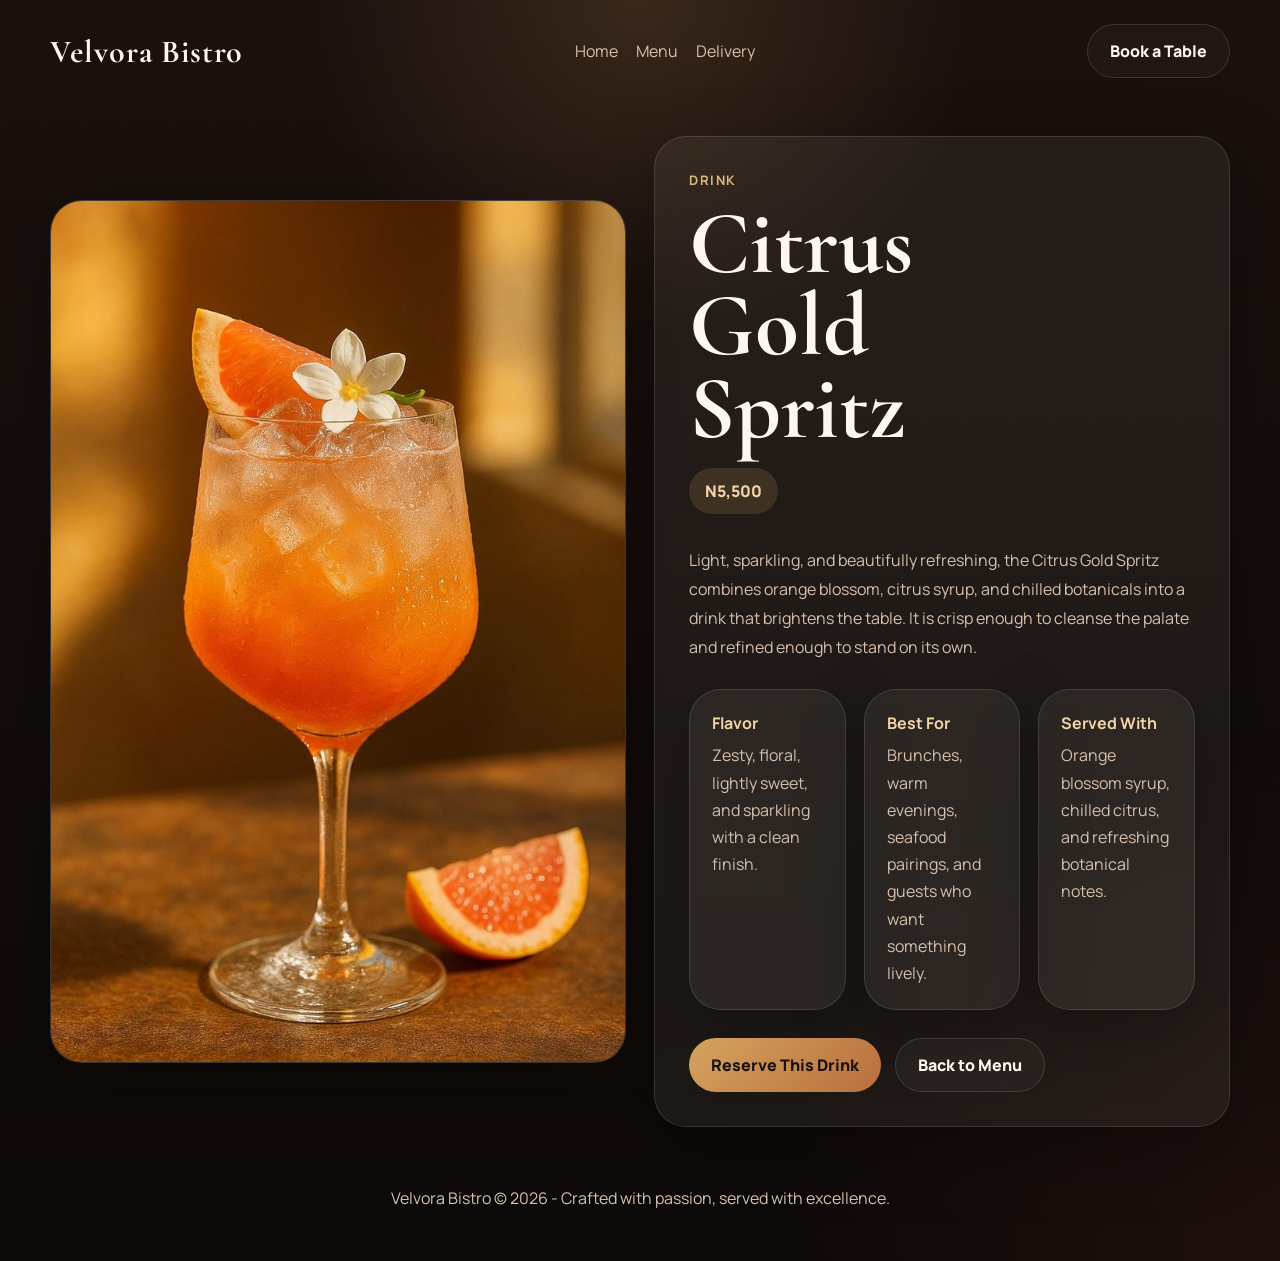
==== citrus-gold-spritz.html @ 8f6a9601 "Add files via upload" ====
<!DOCTYPE html>
<html lang="en">
<head>
  <meta charset="UTF-8">
  <meta name="viewport" content="width=device-width, initial-scale=1.0">
  <title>Velvora Bistro | Citrus Gold Spritz</title>
  <link rel="preconnect" href="https://fonts.googleapis.com">
  <link rel="preconnect" href="https://fonts.gstatic.com" crossorigin>
  <link href="https://fonts.googleapis.com/css2?family=Cormorant+Garamond:wght@500;600;700&family=Manrope:wght@400;500;600;700;800&display=swap" rel="stylesheet">
  <link rel="stylesheet" href="style.css">
</head>
<body>
  <div class="page-shell">
    <header class="site-header">
      <nav class="topbar">
        <a class="brand" href="index.html">Velvora Bistro</a>
        <div class="nav-links">
          <a href="index.html">Home</a>
          <a href="menu.html">Menu</a>
          <a href="delivery.html">Delivery</a>
        </div>
        <a class="nav-cta" href="index.html#contact">Book a Table</a>
      </nav>
    </header>

    <main>
      <section class="dish-hero">
        <div class="dish-image-card">
          <img src="images/citrus gold spritz.jpg" alt="Citrus Gold Spritz">
        </div>

        <div class="dish-copy-card">
          <p class="eyebrow">Drink</p>
          <h1>Citrus Gold Spritz</h1>
          <span class="dish-price">N5,500</span>
          <p class="dish-description">
            Light, sparkling, and beautifully refreshing, the Citrus Gold Spritz combines orange
            blossom, citrus syrup, and chilled botanicals into a drink that brightens the table.
            It is crisp enough to cleanse the palate and refined enough to stand on its own.
          </p>

          <div class="dish-meta">
            <article class="dish-info-card">
              <strong>Flavor</strong>
              <p>Zesty, floral, lightly sweet, and sparkling with a clean finish.</p>
            </article>
            <article class="dish-info-card">
              <strong>Best For</strong>
              <p>Brunches, warm evenings, seafood pairings, and guests who want something lively.</p>
            </article>
            <article class="dish-info-card">
              <strong>Served With</strong>
              <p>Orange blossom syrup, chilled citrus, and refreshing botanical notes.</p>
            </article>
          </div>

          <div class="dish-actions">
            <a class="button button-primary" href="index.html#contact">Reserve This Drink</a>
            <a class="button button-secondary" href="menu.html">Back to Menu</a>
          </div>
        </div>
      </section>
    </main>

    <footer class="site-footer">
      <p>Velvora Bistro &copy; 2026 - Crafted with passion, served with excellence.</p>
    </footer>
  </div>
</body>
</html>
---- style.css ----
:root {
  --bg: #120c0a;
  --bg-soft: #241614;
  --bg-card: rgba(255, 248, 239, 0.08);
  --surface: #f8efe3;
  --surface-muted: #e4d3bf;
  --text: #fff6ef;
  --text-dark: #241713;
  --muted: #d6c0ae;
  --line: rgba(255, 246, 239, 0.13);
  --accent: #d5a35f;
  --accent-strong: #b96f3d;
  --accent-deep: #6f2f21;
  --shadow: 0 24px 70px rgba(0, 0, 0, 0.28);
  --radius-xl: 32px;
  --radius-lg: 24px;
  --radius-md: 18px;
  --content-width: 1180px;
}

* {
  box-sizing: border-box;
}

html {
  scroll-behavior: smooth;
}

body {
  margin: 0;
  min-height: 100vh;
  font-family: "Manrope", sans-serif;
  color: var(--text);
  background:
    radial-gradient(circle at top, rgba(213, 163, 95, 0.16), transparent 24%),
    radial-gradient(circle at bottom right, rgba(111, 47, 33, 0.18), transparent 28%),
    linear-gradient(180deg, #1b100d 0%, #120c0a 55%, #0d0908 100%);
}

body::before {
  content: "";
  position: fixed;
  inset: 0;
  background:
    linear-gradient(rgba(255, 255, 255, 0.025) 1px, transparent 1px),
    linear-gradient(90deg, rgba(255, 255, 255, 0.025) 1px, transparent 1px);
  background-size: 42px 42px;
  opacity: 0.25;
  pointer-events: none;
}

a {
  color: inherit;
}

.page-shell {
  width: min(calc(100% - 32px), var(--content-width));
  margin: 0 auto;
  position: relative;
  z-index: 1;
}

.site-header,
.section,
.site-footer {
  animation: rise 0.8s ease both;
}

.topbar {
  display: flex;
  justify-content: space-between;
  align-items: center;
  gap: 18px;
  padding: 24px 0 18px;
}

.brand {
  text-decoration: none;
  font-family: "Cormorant Garamond", serif;
  font-size: 2rem;
  font-weight: 700;
  letter-spacing: 0.03em;
}

.nav-links {
  display: flex;
  gap: 18px;
  flex-wrap: wrap;
}

.nav-links a,
.nav-cta,
.button {
  text-decoration: none;
}

.nav-links a {
  color: var(--muted);
  transition: color 0.2s ease;
}

.nav-links a:hover {
  color: var(--text);
}

.nav-cta,
.button {
  display: inline-flex;
  align-items: center;
  justify-content: center;
  min-height: 54px;
  padding: 0 22px;
  border-radius: 999px;
  font-weight: 800;
  transition: transform 0.2s ease, background-color 0.2s ease, color 0.2s ease;
}

.nav-cta {
  border: 1px solid var(--line);
  background: rgba(255, 255, 255, 0.03);
}

.nav-cta:hover,
.button:hover,
.cta-form button:hover {
  transform: translateY(-2px);
}

.hero {
  display: grid;
  grid-template-columns: 1.05fr 0.95fr;
  gap: 40px;
  align-items: center;
  padding: 48px 0 56px;
}

.hero-restaurant {
  min-height: calc(100vh - 100px);
}

.eyebrow {
  margin: 0 0 14px;
  color: #e0ba7c;
  font-size: 0.82rem;
  font-weight: 700;
  letter-spacing: 0.12em;
  text-transform: uppercase;
}

h1,
h2,
h3 {
  margin: 0;
}

h1,
h2,
.brand {
  font-family: "Cormorant Garamond", serif;
}

h1 {
  font-size: clamp(3.2rem, 7vw, 6.4rem);
  line-height: 0.92;
  max-width: 8ch;
}

h2 {
  font-size: clamp(2.3rem, 4vw, 4rem);
  line-height: 0.98;
}

h3 {
  font-size: 1.2rem;
  line-height: 1.35;
}

.hero-text,
.section-heading p,
.story-copy p,
.benefit-card p,
.feature-card p,
.experience-panel p,
.cta-note,
.contact-list li,
.menu-card p,
.delivery-card p {
  color: var(--muted);
  font-size: 1rem;
  line-height: 1.75;
}

.hero-text {
  max-width: 58ch;
  margin: 18px 0 28px;
}

.hero-actions {
  display: flex;
  gap: 14px;
  flex-wrap: wrap;
}

.button-primary,
.cta-form button {
  background: linear-gradient(135deg, var(--accent), var(--accent-strong));
  color: #1a100d;
}

.button-secondary {
  background: rgba(255, 255, 255, 0.04);
  border: 1px solid var(--line);
  color: var(--text);
}

.hero-stats {
  list-style: none;
  display: flex;
  gap: 16px;
  flex-wrap: wrap;
  margin: 34px 0 0;
  padding: 0;
}

.hero-stats li,
.feature-card,
.gallery-card {
  border: 1px solid var(--line);
  background: rgba(255, 248, 239, 0.05);
  backdrop-filter: blur(14px);
}

.hero-stats li {
  min-width: 150px;
  padding: 16px 18px;
  border-radius: var(--radius-md);
}

.hero-stats strong {
  display: block;
  margin-bottom: 4px;
  color: var(--text);
}

.visual-card,
.benefit-card,
.testimonial-card,
.story-frame,
.experience-panel,
.cta-panel,
.contact-card,
.feature-card,
.gallery-card,
.menu-card,
.delivery-card {
  box-shadow: var(--shadow);
}

.visual-card {
  padding: 22px;
  border-radius: var(--radius-xl);
  background: linear-gradient(180deg, rgba(255, 248, 239, 0.12), rgba(255, 248, 239, 0.05));
  border: 1px solid var(--line);
}

.visual-window {
  display: flex;
  gap: 8px;
  margin-bottom: 22px;
}

.visual-dot {
  width: 11px;
  height: 11px;
  border-radius: 50%;
  background: rgba(255, 255, 255, 0.48);
}

.visual-body {
  position: relative;
  overflow: hidden;
  border-radius: 28px;
}

.restaurant-stage {
  min-height: 520px;
  padding: 30px;
  background:
    radial-gradient(circle at 50% 38%, rgba(255, 255, 255, 0.08), transparent 22%),
    linear-gradient(180deg, #49302a 0%, #241614 100%);
}

.plate-card {
  height: 100%;
  display: grid;
  place-items: center;
}

.plate-rim {
  width: min(360px, 100%);
  aspect-ratio: 1;
  display: grid;
  place-items: center;
  border-radius: 50%;
  background: radial-gradient(circle at 30% 30%, #fff9f1, #d6c4b1 70%, #baa089 100%);
  box-shadow: inset 0 -18px 40px rgba(0, 0, 0, 0.1);
}

.plate-core {
  width: 72%;
  height: 72%;
  border-radius: 50%;
  position: relative;
  background:
    radial-gradient(circle at 50% 50%, rgba(111, 47, 33, 0.18), transparent 58%),
    linear-gradient(180deg, #f4e6d6, #f7efe6);
}

.garnish {
  position: absolute;
  border-radius: 999px;
}

.garnish-one {
  width: 120px;
  height: 46px;
  top: 28%;
  left: 22%;
  background: linear-gradient(135deg, #b96f3d, #6f2f21);
  transform: rotate(-12deg);
}

.garnish-two {
  width: 88px;
  height: 88px;
  right: 20%;
  bottom: 22%;
  background: radial-gradient(circle, #d5a35f, #8e5030 72%);
}

.garnish-three {
  width: 72px;
  height: 24px;
  bottom: 26%;
  left: 24%;
  background: linear-gradient(90deg, #516b3a, #90a85b);
  transform: rotate(16deg);
}

.floating-note {
  position: absolute;
  right: 24px;
  bottom: 24px;
  width: min(270px, calc(100% - 48px));
  padding: 20px;
  border-radius: 20px;
  border: 1px solid rgba(255, 255, 255, 0.09);
  background: rgba(17, 10, 8, 0.86);
}

.floating-note p {
  margin: 0 0 8px;
  color: #e0ba7c;
  font-size: 0.82rem;
  font-weight: 700;
  letter-spacing: 0.08em;
  text-transform: uppercase;
}

.section {
  padding: 42px 0;
}

.section-heading {
  max-width: 740px;
  margin-bottom: 28px;
}

.section-heading.narrow {
  max-width: 620px;
}

.story,
.contact-layout {
  display: grid;
  grid-template-columns: 0.92fr 1.08fr;
  gap: 28px;
  align-items: center;
}

.story-frame {
  min-height: 420px;
  position: relative;
  overflow: hidden;
  border-radius: var(--radius-xl);
  background:
    radial-gradient(circle at top left, rgba(213, 163, 95, 0.22), transparent 30%),
    linear-gradient(180deg, #2a1a16 0%, #140e0c 100%);
}

.ambience-frame::after {
  content: "";
  position: absolute;
  inset: 24px;
  border-radius: 26px;
  background:
    linear-gradient(180deg, rgba(255, 248, 239, 0.1), rgba(255, 248, 239, 0.02)),
    linear-gradient(135deg, rgba(111, 47, 33, 0.2), transparent 55%);
  border: 1px solid rgba(255, 255, 255, 0.05);
}

.story-shape {
  position: absolute;
  border-radius: 999px;
  opacity: 0.9;
}

.story-shape-one {
  width: 270px;
  height: 270px;
  left: -40px;
  bottom: -90px;
  background: rgba(213, 163, 95, 0.18);
}

.story-shape-two {
  width: 190px;
  height: 190px;
  top: 40px;
  right: 36px;
  background: rgba(111, 47, 33, 0.32);
}

.story-shape-three {
  width: 110px;
  height: 110px;
  top: 44%;
  left: 40%;
  background: rgba(255, 248, 239, 0.1);
}

.benefit-grid,
.feature-grid,
.testimonial-grid,
.gallery-grid,
.menu-grid,
.delivery-grid {
  display: grid;
  gap: 22px;
}

.benefit-grid {
  grid-template-columns: repeat(3, minmax(0, 1fr));
}

.feature-grid {
  grid-template-columns: repeat(4, minmax(0, 1fr));
}

.testimonial-grid {
  grid-template-columns: repeat(3, minmax(0, 1fr));
}

.gallery-grid {
  grid-template-columns: repeat(3, minmax(0, 1fr));
  grid-auto-rows: 180px;
}

.menu-grid {
  grid-template-columns: repeat(2, minmax(0, 1fr));
}

.delivery-grid {
  grid-template-columns: repeat(3, minmax(0, 1fr));
}

.benefit-card,
.feature-card,
.contact-card,
.menu-card,
.delivery-card {
  padding: 28px;
  border-radius: var(--radius-lg);
  border: 1px solid var(--line);
  background: rgba(255, 248, 239, 0.06);
}

.menu-link {
  display: block;
  color: inherit;
  text-decoration: none;
}

.menu-link .menu-card {
  height: 100%;
  transition: transform 0.2s ease, border-color 0.2s ease, background-color 0.2s ease;
}

.menu-link:hover .menu-card {
  transform: translateY(-4px);
  border-color: rgba(213, 163, 95, 0.45);
  background: rgba(255, 248, 239, 0.09);
}

.card-icon {
  display: inline-flex;
  align-items: center;
  justify-content: center;
  width: 54px;
  height: 54px;
  margin-bottom: 18px;
  border-radius: 16px;
  background: linear-gradient(135deg, rgba(213, 163, 95, 0.25), rgba(111, 47, 33, 0.3));
  font-weight: 800;
}

.experience-panel {
  display: flex;
  justify-content: space-between;
  align-items: center;
  gap: 22px;
  padding: 28px;
  border: 1px solid var(--line);
  border-radius: var(--radius-lg);
  background: linear-gradient(135deg, rgba(111, 47, 33, 0.24), rgba(255, 248, 239, 0.05));
}

.experience-kicker,
.menu-tag,
.delivery-tag {
  display: inline-block;
  margin-bottom: 10px;
  color: #e0ba7c;
  font-size: 0.86rem;
  font-weight: 700;
  letter-spacing: 0.08em;
  text-transform: uppercase;
}

.gallery-card {
  position: relative;
  overflow: hidden;
  border-radius: var(--radius-lg);
  display: flex;
  align-items: end;
  padding: 22px;
  font-family: "Cormorant Garamond", serif;
  font-size: 2rem;
  background:
    linear-gradient(180deg, transparent, rgba(18, 12, 10, 0.82)),
    radial-gradient(circle at top left, rgba(213, 163, 95, 0.35), transparent 36%),
    linear-gradient(135deg, #7b4630, #2a1a16);
}

.gallery-tall {
  grid-row: span 2;
}

.gallery-wide {
  grid-column: span 2;
}

.testimonial-card {
  padding: 30px;
  border-radius: var(--radius-lg);
  background: var(--surface);
  color: var(--text-dark);
}

.quote {
  margin: 0;
  font-size: clamp(1.15rem, 2vw, 1.5rem);
  line-height: 1.6;
  color: var(--text-dark);
}

.contact-list {
  list-style: none;
  margin: 16px 0 0;
  padding: 0;
}

.contact-list li + li {
  margin-top: 10px;
}

.cta-panel {
  padding: 30px;
  border-radius: var(--radius-lg);
  border: 1px solid var(--line);
  background: linear-gradient(180deg, rgba(255, 248, 239, 0.08), rgba(255, 248, 239, 0.04));
}

.cta-form {
  display: flex;
  gap: 12px;
}

.cta-form input,
.cta-form button {
  min-height: 58px;
  border-radius: 999px;
  font: inherit;
  border: 0;
}

.cta-form input {
  flex: 1;
  padding: 0 22px;
  color: var(--text);
  outline: none;
  border: 1px solid rgba(255, 255, 255, 0.08);
  background: rgba(255, 255, 255, 0.06);
}

.cta-form input::placeholder {
  color: #cbb29c;
}

.cta-form button {
  padding: 0 24px;
  cursor: pointer;
}

.page-hero {
  padding: 70px 0 34px;
}

.page-intro {
  max-width: 720px;
}

.dish-hero {
  display: grid;
  grid-template-columns: 1fr 1fr;
  gap: 28px;
  align-items: center;
  padding: 40px 0 30px;
}

.dish-image-card,
.dish-copy-card,
.dish-info-card {
  border: 1px solid var(--line);
  border-radius: var(--radius-xl);
  background: rgba(255, 248, 239, 0.06);
  box-shadow: var(--shadow);
}

.dish-image-card {
  overflow: hidden;
  min-height: 480px;
}

.dish-image-card img {
  display: block;
  width: 100%;
  height: 100%;
  object-fit: cover;
}

.dish-copy-card {
  padding: 34px;
}

.dish-price {
  display: inline-flex;
  margin: 18px 0 16px;
  padding: 12px 16px;
  border-radius: 999px;
  background: rgba(213, 163, 95, 0.16);
  color: #f4d5a7;
  font-weight: 800;
}

.dish-description {
  color: var(--muted);
  line-height: 1.8;
}

.dish-meta {
  display: grid;
  grid-template-columns: repeat(3, minmax(0, 1fr));
  gap: 18px;
  margin-top: 28px;
}

.dish-info-card {
  padding: 22px;
}

.dish-info-card strong {
  display: block;
  margin-bottom: 8px;
  color: #f4d5a7;
}

.dish-info-card p {
  margin: 0;
  color: var(--muted);
  line-height: 1.7;
}

.dish-actions {
  display: flex;
  gap: 14px;
  flex-wrap: wrap;
  margin-top: 28px;
}

.menu-card-header,
.delivery-card-header {
  display: flex;
  justify-content: space-between;
  gap: 16px;
  align-items: start;
  margin-bottom: 12px;
}

.price-pill,
.delivery-pill {
  flex: 0 0 auto;
  padding: 10px 14px;
  border-radius: 999px;
  background: rgba(213, 163, 95, 0.16);
  color: #f4d5a7;
  font-weight: 700;
}

.menu-list,
.delivery-list {
  margin: 16px 0 0;
  padding-left: 18px;
  color: var(--muted);
}

.menu-list li,
.delivery-list li {
  margin-bottom: 10px;
  line-height: 1.65;
}

.site-footer {
  padding: 14px 0 36px;
  color: var(--muted);
  text-align: center;
}

.sr-only {
  position: absolute;
  width: 1px;
  height: 1px;
  padding: 0;
  margin: -1px;
  overflow: hidden;
  clip: rect(0, 0, 0, 0);
  white-space: nowrap;
  border: 0;
}

@keyframes rise {
  from {
    opacity: 0;
    transform: translateY(18px);
  }

  to {
    opacity: 1;
    transform: translateY(0);
  }
}

@media (max-width: 1080px) {
  .feature-grid,
  .delivery-grid {
    grid-template-columns: repeat(2, minmax(0, 1fr));
  }
}

@media (max-width: 980px) {
  .hero,
  .story,
  .contact-layout,
  .benefit-grid,
  .testimonial-grid,
  .menu-grid,
  .dish-hero,
  .dish-meta {
    grid-template-columns: 1fr;
  }

  .topbar,
  .nav-links {
    flex-direction: column;
    align-items: flex-start;
  }

  .hero-restaurant {
    min-height: auto;
  }

  .experience-panel {
    flex-direction: column;
    align-items: flex-start;
  }

  .gallery-grid {
    grid-template-columns: repeat(2, minmax(0, 1fr));
  }

  .gallery-wide {
    grid-column: span 1;
  }

  .dish-image-card {
    min-height: 340px;
  }
}

@media (max-width: 640px) {
  .page-shell {
    width: min(calc(100% - 20px), var(--content-width));
  }

  .hero-actions,
  .cta-form {
    flex-direction: column;
  }

  .button,
  .nav-cta,
  .cta-form button,
  .cta-form input {
    width: 100%;
  }

  .hero-stats,
  .feature-grid,
  .delivery-grid,
  .gallery-grid {
    grid-template-columns: 1fr;
  }

  .restaurant-stage {
    min-height: 400px;
    padding: 20px;
  }

  .plate-rim {
    width: min(280px, 100%);
  }
}
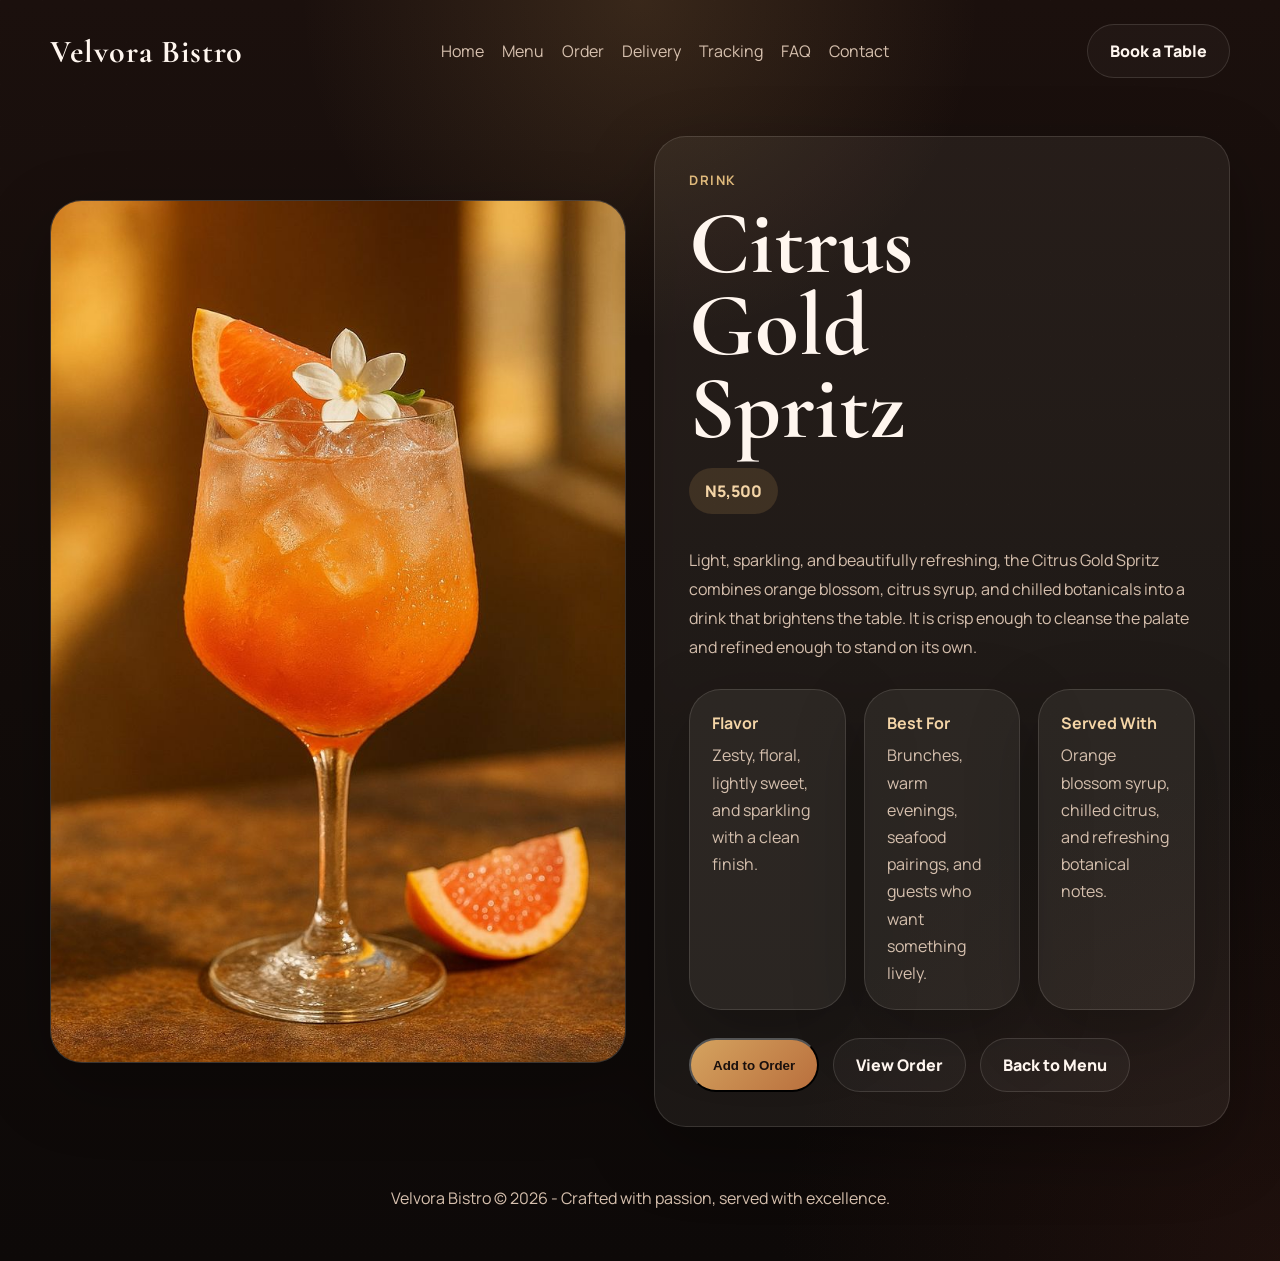
==== commit aaff5019: "Add files via upload" ====
--- a/citrus-gold-spritz.html
+++ b/citrus-gold-spritz.html
@@ -14,13 +14,25 @@
     <header class="site-header">
       <nav class="topbar">
         <a class="brand" href="index.html">Velvora Bistro</a>
-        <div class="nav-links">
-          <a href="index.html">Home</a>
-          <a href="menu.html">Menu</a>
-          <a href="delivery.html">Delivery</a>
+        <div class="nav-cluster">
+          <div class="nav-links">
+            <a href="index.html">Home</a>
+            <a href="menu.html">Menu</a>
+            <a href="order.html">Order</a>
+            <a href="delivery.html">Delivery</a>
+            <a href="tracking.html">Tracking</a>
+            <a href="faq.html">FAQ</a>
+            <a href="index.html#contact">Contact</a>
+          </div>
+          <button class="menu-toggle" type="button" aria-label="Open navigation" aria-expanded="false">
+            <span></span>
+            <span></span>
+            <span></span>
+          </button>
         </div>
         <a class="nav-cta" href="index.html#contact">Book a Table</a>
       </nav>
+      <div class="nav-overlay"></div>
     </header>
 
     <main>
@@ -55,7 +67,8 @@
           </div>
 
           <div class="dish-actions">
-            <a class="button button-primary" href="index.html#contact">Reserve This Drink</a>
+            <button class="button button-primary" type="button" data-add-to-order data-default-label="Add to Order" data-name="Citrus Gold Spritz" data-price="5500" data-image="images/citrus gold spritz.jpg" data-description="A sparkling house drink with orange blossom, citrus syrup, and chilled botanicals.">Add to Order</button>
+            <a class="button button-secondary" href="order.html">View Order</a>
             <a class="button button-secondary" href="menu.html">Back to Menu</a>
           </div>
         </div>
@@ -66,5 +79,6 @@
       <p>Velvora Bistro &copy; 2026 - Crafted with passion, served with excellence.</p>
     </footer>
   </div>
+  <script src="script.js"></script>
 </body>
 </html>
--- a/style.css
+++ b/style.css
@@ -72,6 +72,7 @@
   align-items: center;
   gap: 18px;
   padding: 24px 0 18px;
+  position: relative;
 }
 
 .brand {
@@ -86,6 +87,60 @@
   display: flex;
   gap: 18px;
   flex-wrap: wrap;
+}
+
+.nav-cluster {
+  display: flex;
+  align-items: center;
+  gap: 18px;
+}
+
+.menu-toggle {
+  display: none;
+  width: 52px;
+  height: 52px;
+  border: 1px solid var(--line);
+  border-radius: 50%;
+  background: rgba(255, 255, 255, 0.03);
+  cursor: pointer;
+}
+
+.menu-toggle span {
+  display: block;
+  width: 20px;
+  height: 2px;
+  margin: 4px auto;
+  background: var(--text);
+  transition: transform 0.25s ease, opacity 0.25s ease;
+}
+
+.menu-toggle.is-open span:nth-child(1) {
+  transform: translateY(6px) rotate(45deg);
+}
+
+.menu-toggle.is-open span:nth-child(2) {
+  opacity: 0;
+}
+
+.menu-toggle.is-open span:nth-child(3) {
+  transform: translateY(-6px) rotate(-45deg);
+}
+
+.nav-overlay {
+  position: fixed;
+  inset: 0;
+  background: rgba(0, 0, 0, 0.45);
+  opacity: 0;
+  visibility: hidden;
+  pointer-events: none;
+  transition: opacity 0.25s ease, visibility 0.25s ease;
+  z-index: 4;
+}
+
+.nav-overlay.is-active {
+  opacity: 1;
+  visibility: visible;
+  pointer-events: auto;
 }
 
 .nav-links a,
@@ -552,6 +607,19 @@
     linear-gradient(135deg, #7b4630, #2a1a16);
 }
 
+.gallery-card img {
+  position: absolute;
+  inset: 0;
+  width: 100%;
+  height: 100%;
+  object-fit: cover;
+}
+
+.gallery-card span {
+  position: relative;
+  z-index: 1;
+}
+
 .gallery-tall {
   grid-row: span 2;
 }
@@ -706,6 +774,267 @@
   gap: 14px;
   flex-wrap: wrap;
   margin-top: 28px;
+}
+
+.order-layout,
+.payment-layout,
+.tracking-layout,
+.faq-layout {
+  display: grid;
+  grid-template-columns: 1.1fr 0.9fr;
+  gap: 24px;
+  align-items: start;
+}
+
+.order-card,
+.payment-card,
+.tracking-card,
+.faq-card,
+.order-item {
+  border: 1px solid var(--line);
+  border-radius: var(--radius-xl);
+  background: rgba(255, 248, 239, 0.06);
+  box-shadow: var(--shadow);
+}
+
+.order-card,
+.payment-card,
+.tracking-card,
+.faq-card {
+  padding: 28px;
+}
+
+.order-list {
+  display: grid;
+  gap: 16px;
+}
+
+.order-item {
+  display: grid;
+  grid-template-columns: 120px 1fr auto;
+  gap: 16px;
+  padding: 16px;
+  align-items: center;
+}
+
+.order-item img {
+  width: 100%;
+  height: 100px;
+  object-fit: cover;
+  border-radius: 18px;
+}
+
+.order-item h3,
+.order-item p {
+  margin: 0;
+}
+
+.order-item p {
+  color: var(--muted);
+}
+
+.order-item-price {
+  font-weight: 800;
+  color: #f4d5a7;
+}
+
+.order-total {
+  display: flex;
+  justify-content: space-between;
+  align-items: center;
+  margin-top: 20px;
+  padding-top: 20px;
+  border-top: 1px solid var(--line);
+  font-size: 1.1rem;
+}
+
+.payment-options {
+  display: grid;
+  gap: 14px;
+}
+
+.payment-option {
+  padding: 20px;
+  border-radius: var(--radius-lg);
+  border: 1px solid var(--line);
+  background: rgba(255, 248, 239, 0.05);
+}
+
+.payment-option strong {
+  display: block;
+  margin-bottom: 6px;
+  color: #f4d5a7;
+}
+
+.payment-option-button {
+  width: 100%;
+  color: inherit;
+  text-align: left;
+  cursor: pointer;
+  transition: transform 0.2s ease, border-color 0.2s ease, background-color 0.2s ease;
+}
+
+.payment-option-button:hover,
+.payment-option-button.is-active {
+  transform: translateY(-2px);
+  border-color: rgba(213, 163, 95, 0.45);
+  background: rgba(255, 248, 239, 0.1);
+}
+
+.payment-panels {
+  margin-top: 20px;
+}
+
+.payment-detail {
+  display: none;
+  padding: 24px;
+  border: 1px solid var(--line);
+  border-radius: var(--radius-lg);
+  background: rgba(255, 248, 239, 0.05);
+}
+
+.payment-detail.is-active {
+  display: block;
+}
+
+.payment-detail h3 {
+  margin-bottom: 10px;
+}
+
+.payment-form {
+  display: grid;
+  gap: 14px;
+  margin-top: 18px;
+}
+
+.payment-form-grid {
+  grid-template-columns: repeat(2, minmax(0, 1fr));
+}
+
+.payment-label {
+  color: #f4d5a7;
+  font-weight: 700;
+  margin-bottom: -6px;
+}
+
+.payment-input {
+  min-height: 54px;
+  padding: 0 18px;
+  border: 1px solid rgba(255, 255, 255, 0.08);
+  border-radius: 16px;
+  background: rgba(255, 255, 255, 0.06);
+  color: var(--text);
+  font: inherit;
+  outline: none;
+}
+
+.payment-file {
+  padding: 14px 18px;
+}
+
+.payment-full {
+  grid-column: 1 / -1;
+}
+
+.payment-check {
+  display: flex;
+  gap: 12px;
+  align-items: start;
+  color: var(--muted);
+  line-height: 1.7;
+}
+
+.payment-check input {
+  margin-top: 5px;
+}
+
+.tracking-steps {
+  display: grid;
+  gap: 14px;
+  margin-top: 20px;
+}
+
+.tracking-step {
+  display: grid;
+  grid-template-columns: 56px 1fr;
+  gap: 16px;
+  align-items: start;
+  padding: 18px;
+  border-radius: var(--radius-lg);
+  border: 1px solid var(--line);
+  background: rgba(255, 248, 239, 0.05);
+}
+
+.tracking-step.is-active {
+  border-color: rgba(213, 163, 95, 0.45);
+  background: rgba(255, 248, 239, 0.1);
+}
+
+.tracking-badge {
+  width: 56px;
+  height: 56px;
+  display: grid;
+  place-items: center;
+  border-radius: 50%;
+  background: linear-gradient(135deg, var(--accent), var(--accent-strong));
+  color: #1a100d;
+  font-weight: 800;
+}
+
+.tracking-step p,
+.faq-answer,
+.faq-intro {
+  margin: 8px 0 0;
+  color: var(--muted);
+  line-height: 1.75;
+}
+
+.tracking-code {
+  display: inline-flex;
+  margin-top: 14px;
+  padding: 10px 14px;
+  border-radius: 999px;
+  background: rgba(213, 163, 95, 0.16);
+  color: #f4d5a7;
+  font-weight: 800;
+}
+
+.faq-list {
+  display: grid;
+  gap: 14px;
+}
+
+.faq-item {
+  border: 1px solid var(--line);
+  border-radius: var(--radius-lg);
+  background: rgba(255, 248, 239, 0.05);
+  overflow: hidden;
+}
+
+.faq-question {
+  width: 100%;
+  padding: 18px 20px;
+  border: 0;
+  background: transparent;
+  color: var(--text);
+  text-align: left;
+  font: inherit;
+  font-weight: 800;
+  cursor: pointer;
+}
+
+.faq-answer {
+  display: none;
+  padding: 0 20px 20px;
+}
+
+.faq-item.is-open .faq-answer {
+  display: block;
+}
+
+.empty-state {
+  color: var(--muted);
+  line-height: 1.8;
 }
 
 .menu-card-header,
@@ -785,14 +1114,27 @@
   .testimonial-grid,
   .menu-grid,
   .dish-hero,
-  .dish-meta {
+  .dish-meta,
+  .order-layout,
+  .payment-layout,
+  .tracking-layout,
+  .faq-layout {
     grid-template-columns: 1fr;
   }
 
-  .topbar,
-  .nav-links {
+  .topbar {
+    align-items: center;
+  }
+
+  .menu-toggle {
+    display: inline-flex;
     flex-direction: column;
-    align-items: flex-start;
+    align-items: center;
+    justify-content: center;
+  }
+
+  .nav-cluster {
+    margin-left: auto;
   }
 
   .hero-restaurant {
@@ -814,6 +1156,40 @@
 
   .dish-image-card {
     min-height: 340px;
+  }
+
+  .nav-links {
+    position: fixed;
+    top: 0;
+    right: 0;
+    width: min(320px, 86vw);
+    height: 100vh;
+    padding: 96px 24px 32px;
+    background: linear-gradient(180deg, #241614 0%, #120c0a 100%);
+    border-left: 1px solid var(--line);
+    box-shadow: var(--shadow);
+    flex-direction: column;
+    align-items: flex-start;
+    gap: 22px;
+    z-index: 5;
+    transform: translateX(100%);
+    opacity: 0;
+    visibility: hidden;
+    transition: transform 0.3s ease, opacity 0.3s ease, visibility 0.3s ease;
+  }
+
+  .nav-links.is-open {
+    transform: translateX(0);
+    opacity: 1;
+    visibility: visible;
+  }
+
+  .nav-links a {
+    font-size: 1.05rem;
+  }
+
+  .order-item {
+    grid-template-columns: 1fr;
   }
 }
 
@@ -841,6 +1217,10 @@
     grid-template-columns: 1fr;
   }
 
+  .payment-form-grid {
+    grid-template-columns: 1fr;
+  }
+
   .restaurant-stage {
     min-height: 400px;
     padding: 20px;
